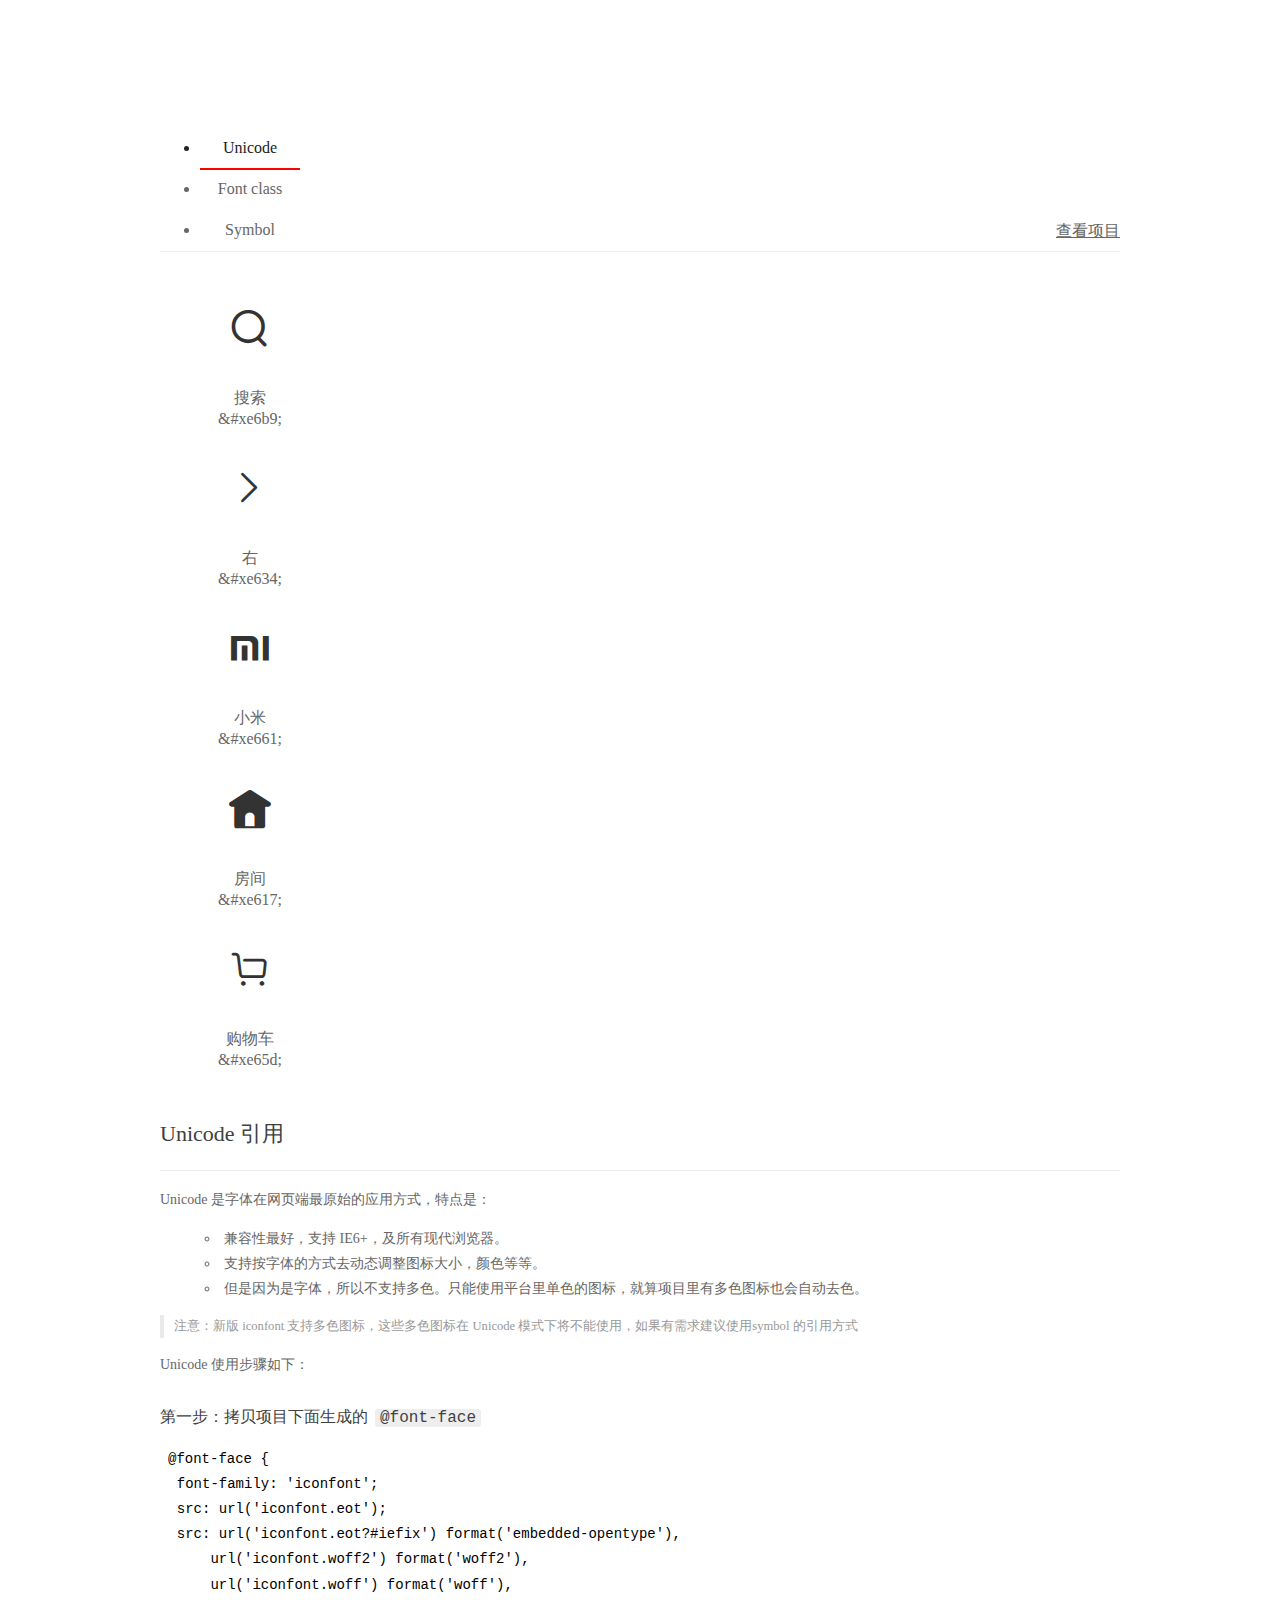
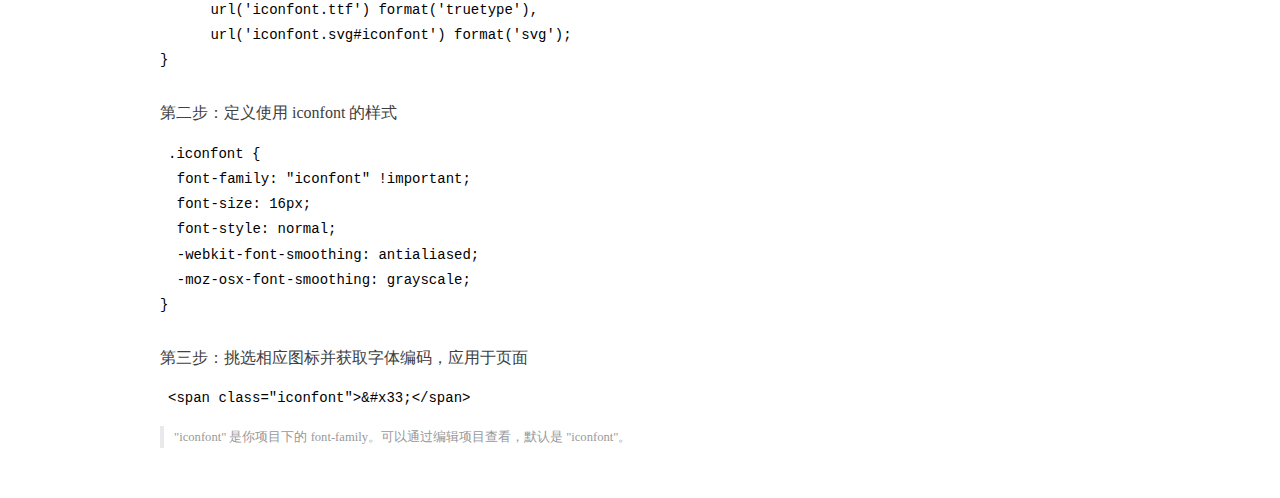
==== css/icon-font/demo_index.html @ 90ae7bdf "修改文件夹结构" ====
<!DOCTYPE html>
<html>
<head>
  <meta charset="utf-8"/>
  <title>IconFont Demo</title>
  <link rel="shortcut icon" href="https://img.alicdn.com/tps/i4/TB1_oz6GVXXXXaFXpXXJDFnIXXX-64-64.ico" type="image/x-icon"/>
  <link rel="stylesheet" href="https://g.alicdn.com/thx/cube/1.3.2/cube.min.css">
  <link rel="stylesheet" href="demo.css">
  <link rel="stylesheet" href="iconfont.css">
  <script src="iconfont.js"></script>
  <!-- jQuery -->
  <script src="https://a1.alicdn.com/oss/uploads/2018/12/26/7bfddb60-08e8-11e9-9b04-53e73bb6408b.js"></script>
  <!-- 代码高亮 -->
  <script src="https://a1.alicdn.com/oss/uploads/2018/12/26/a3f714d0-08e6-11e9-8a15-ebf944d7534c.js"></script>
</head>
<body>
  <div class="main">
    <h1 class="logo"><a href="https://www.iconfont.cn/" title="iconfont 首页" target="_blank">&#xe86b;</a></h1>
    <div class="nav-tabs">
      <ul id="tabs" class="dib-box">
        <li class="dib active"><span>Unicode</span></li>
        <li class="dib"><span>Font class</span></li>
        <li class="dib"><span>Symbol</span></li>
      </ul>
      
      <a href="https://www.iconfont.cn/manage/index?manage_type=myprojects&projectId=1863826" target="_blank" class="nav-more">查看项目</a>
      
    </div>
    <div class="tab-container">
      <div class="content unicode" style="display: block;">
          <ul class="icon_lists dib-box">
          
            <li class="dib">
              <span class="icon iconfont">&#xe6b9;</span>
                <div class="name">搜索</div>
                <div class="code-name">&amp;#xe6b9;</div>
              </li>
          
            <li class="dib">
              <span class="icon iconfont">&#xe634;</span>
                <div class="name">右</div>
                <div class="code-name">&amp;#xe634;</div>
              </li>
          
            <li class="dib">
              <span class="icon iconfont">&#xe661;</span>
                <div class="name">小米</div>
                <div class="code-name">&amp;#xe661;</div>
              </li>
          
            <li class="dib">
              <span class="icon iconfont">&#xe617;</span>
                <div class="name">房间</div>
                <div class="code-name">&amp;#xe617;</div>
              </li>
          
            <li class="dib">
              <span class="icon iconfont">&#xe65d;</span>
                <div class="name">购物车</div>
                <div class="code-name">&amp;#xe65d;</div>
              </li>
          
          </ul>
          <div class="article markdown">
          <h2 id="unicode-">Unicode 引用</h2>
          <hr>

          <p>Unicode 是字体在网页端最原始的应用方式，特点是：</p>
          <ul>
            <li>兼容性最好，支持 IE6+，及所有现代浏览器。</li>
            <li>支持按字体的方式去动态调整图标大小，颜色等等。</li>
            <li>但是因为是字体，所以不支持多色。只能使用平台里单色的图标，就算项目里有多色图标也会自动去色。</li>
          </ul>
          <blockquote>
            <p>注意：新版 iconfont 支持多色图标，这些多色图标在 Unicode 模式下将不能使用，如果有需求建议使用symbol 的引用方式</p>
          </blockquote>
          <p>Unicode 使用步骤如下：</p>
          <h3 id="-font-face">第一步：拷贝项目下面生成的 <code>@font-face</code></h3>
<pre><code class="language-css"
>@font-face {
  font-family: 'iconfont';
  src: url('iconfont.eot');
  src: url('iconfont.eot?#iefix') format('embedded-opentype'),
      url('iconfont.woff2') format('woff2'),
      url('iconfont.woff') format('woff'),
      url('iconfont.ttf') format('truetype'),
      url('iconfont.svg#iconfont') format('svg');
}
</code></pre>
          <h3 id="-iconfont-">第二步：定义使用 iconfont 的样式</h3>
<pre><code class="language-css"
>.iconfont {
  font-family: "iconfont" !important;
  font-size: 16px;
  font-style: normal;
  -webkit-font-smoothing: antialiased;
  -moz-osx-font-smoothing: grayscale;
}
</code></pre>
          <h3 id="-">第三步：挑选相应图标并获取字体编码，应用于页面</h3>
<pre>
<code class="language-html"
>&lt;span class="iconfont"&gt;&amp;#x33;&lt;/span&gt;
</code></pre>
          <blockquote>
            <p>"iconfont" 是你项目下的 font-family。可以通过编辑项目查看，默认是 "iconfont"。</p>
          </blockquote>
          </div>
      </div>
      <div class="content font-class">
        <ul class="icon_lists dib-box">
          
          <li class="dib">
            <span class="icon iconfont iconsousuo"></span>
            <div class="name">
              搜索
            </div>
            <div class="code-name">.iconsousuo
            </div>
          </li>
          
          <li class="dib">
            <span class="icon iconfont iconweibiaoti34"></span>
            <div class="name">
              右
            </div>
            <div class="code-name">.iconweibiaoti34
            </div>
          </li>
          
          <li class="dib">
            <span class="icon iconfont iconxiaomi"></span>
            <div class="name">
              小米
            </div>
            <div class="code-name">.iconxiaomi
            </div>
          </li>
          
          <li class="dib">
            <span class="icon iconfont iconfangjian"></span>
            <div class="name">
              房间
            </div>
            <div class="code-name">.iconfangjian
            </div>
          </li>
          
          <li class="dib">
            <span class="icon iconfont icongouwuche"></span>
            <div class="name">
              购物车
            </div>
            <div class="code-name">.icongouwuche
            </div>
          </li>
          
        </ul>
        <div class="article markdown">
        <h2 id="font-class-">font-class 引用</h2>
        <hr>

        <p>font-class 是 Unicode 使用方式的一种变种，主要是解决 Unicode 书写不直观，语意不明确的问题。</p>
        <p>与 Unicode 使用方式相比，具有如下特点：</p>
        <ul>
          <li>兼容性良好，支持 IE8+，及所有现代浏览器。</li>
          <li>相比于 Unicode 语意明确，书写更直观。可以很容易分辨这个 icon 是什么。</li>
          <li>因为使用 class 来定义图标，所以当要替换图标时，只需要修改 class 里面的 Unicode 引用。</li>
          <li>不过因为本质上还是使用的字体，所以多色图标还是不支持的。</li>
        </ul>
        <p>使用步骤如下：</p>
        <h3 id="-fontclass-">第一步：引入项目下面生成的 fontclass 代码：</h3>
<pre><code class="language-html">&lt;link rel="stylesheet" href="./iconfont.css"&gt;
</code></pre>
        <h3 id="-">第二步：挑选相应图标并获取类名，应用于页面：</h3>
<pre><code class="language-html">&lt;span class="iconfont iconxxx"&gt;&lt;/span&gt;
</code></pre>
        <blockquote>
          <p>"
            iconfont" 是你项目下的 font-family。可以通过编辑项目查看，默认是 "iconfont"。</p>
        </blockquote>
      </div>
      </div>
      <div class="content symbol">
          <ul class="icon_lists dib-box">
          
            <li class="dib">
                <svg class="icon svg-icon" aria-hidden="true">
                  <use xlink:href="#iconsousuo"></use>
                </svg>
                <div class="name">搜索</div>
                <div class="code-name">#iconsousuo</div>
            </li>
          
            <li class="dib">
                <svg class="icon svg-icon" aria-hidden="true">
                  <use xlink:href="#iconweibiaoti34"></use>
                </svg>
                <div class="name">右</div>
                <div class="code-name">#iconweibiaoti34</div>
            </li>
          
            <li class="dib">
                <svg class="icon svg-icon" aria-hidden="true">
                  <use xlink:href="#iconxiaomi"></use>
                </svg>
                <div class="name">小米</div>
                <div class="code-name">#iconxiaomi</div>
            </li>
          
            <li class="dib">
                <svg class="icon svg-icon" aria-hidden="true">
                  <use xlink:href="#iconfangjian"></use>
                </svg>
                <div class="name">房间</div>
                <div class="code-name">#iconfangjian</div>
            </li>
          
            <li class="dib">
                <svg class="icon svg-icon" aria-hidden="true">
                  <use xlink:href="#icongouwuche"></use>
                </svg>
                <div class="name">购物车</div>
                <div class="code-name">#icongouwuche</div>
            </li>
          
          </ul>
          <div class="article markdown">
          <h2 id="symbol-">Symbol 引用</h2>
          <hr>

          <p>这是一种全新的使用方式，应该说这才是未来的主流，也是平台目前推荐的用法。相关介绍可以参考这篇<a href="">文章</a>
            这种用法其实是做了一个 SVG 的集合，与另外两种相比具有如下特点：</p>
          <ul>
            <li>支持多色图标了，不再受单色限制。</li>
            <li>通过一些技巧，支持像字体那样，通过 <code>font-size</code>, <code>color</code> 来调整样式。</li>
            <li>兼容性较差，支持 IE9+，及现代浏览器。</li>
            <li>浏览器渲染 SVG 的性能一般，还不如 png。</li>
          </ul>
          <p>使用步骤如下：</p>
          <h3 id="-symbol-">第一步：引入项目下面生成的 symbol 代码：</h3>
<pre><code class="language-html">&lt;script src="./iconfont.js"&gt;&lt;/script&gt;
</code></pre>
          <h3 id="-css-">第二步：加入通用 CSS 代码（引入一次就行）：</h3>
<pre><code class="language-html">&lt;style&gt;
.icon {
  width: 1em;
  height: 1em;
  vertical-align: -0.15em;
  fill: currentColor;
  overflow: hidden;
}
&lt;/style&gt;
</code></pre>
          <h3 id="-">第三步：挑选相应图标并获取类名，应用于页面：</h3>
<pre><code class="language-html">&lt;svg class="icon" aria-hidden="true"&gt;
  &lt;use xlink:href="#icon-xxx"&gt;&lt;/use&gt;
&lt;/svg&gt;
</code></pre>
          </div>
      </div>

    </div>
  </div>
  <script>
  $(document).ready(function () {
      $('.tab-container .content:first').show()

      $('#tabs li').click(function (e) {
        var tabContent = $('.tab-container .content')
        var index = $(this).index()

        if ($(this).hasClass('active')) {
          return
        } else {
          $('#tabs li').removeClass('active')
          $(this).addClass('active')

          tabContent.hide().eq(index).fadeIn()
        }
      })
    })
  </script>
</body>
</html>
---- css/icon-font/demo.css ----
/* Logo 字体 */
@font-face {
  font-family: "iconfont logo";
  src: url('https://at.alicdn.com/t/font_985780_km7mi63cihi.eot?t=1545807318834');
  src: url('https://at.alicdn.com/t/font_985780_km7mi63cihi.eot?t=1545807318834#iefix') format('embedded-opentype'),
    url('https://at.alicdn.com/t/font_985780_km7mi63cihi.woff?t=1545807318834') format('woff'),
    url('https://at.alicdn.com/t/font_985780_km7mi63cihi.ttf?t=1545807318834') format('truetype'),
    url('https://at.alicdn.com/t/font_985780_km7mi63cihi.svg?t=1545807318834#iconfont') format('svg');
}

.logo {
  font-family: "iconfont logo";
  font-size: 160px;
  font-style: normal;
  -webkit-font-smoothing: antialiased;
  -moz-osx-font-smoothing: grayscale;
}

/* tabs */
.nav-tabs {
  position: relative;
}

.nav-tabs .nav-more {
  position: absolute;
  right: 0;
  bottom: 0;
  height: 42px;
  line-height: 42px;
  color: #666;
}

#tabs {
  border-bottom: 1px solid #eee;
}

#tabs li {
  cursor: pointer;
  width: 100px;
  height: 40px;
  line-height: 40px;
  text-align: center;
  font-size: 16px;
  border-bottom: 2px solid transparent;
  position: relative;
  z-index: 1;
  margin-bottom: -1px;
  color: #666;
}


#tabs .active {
  border-bottom-color: #f00;
  color: #222;
}

.tab-container .content {
  display: none;
}

/* 页面布局 */
.main {
  padding: 30px 100px;
  width: 960px;
  margin: 0 auto;
}

.main .logo {
  color: #333;
  text-align: left;
  margin-bottom: 30px;
  line-height: 1;
  height: 110px;
  margin-top: -50px;
  overflow: hidden;
  *zoom: 1;
}

.main .logo a {
  font-size: 160px;
  color: #333;
}

.helps {
  margin-top: 40px;
}

.helps pre {
  padding: 20px;
  margin: 10px 0;
  border: solid 1px #e7e1cd;
  background-color: #fffdef;
  overflow: auto;
}

.icon_lists {
  width: 100% !important;
  overflow: hidden;
  *zoom: 1;
}

.icon_lists li {
  width: 100px;
  margin-bottom: 10px;
  margin-right: 20px;
  text-align: center;
  list-style: none !important;
  cursor: default;
}

.icon_lists li .code-name {
  line-height: 1.2;
}

.icon_lists .icon {
  display: block;
  height: 100px;
  line-height: 100px;
  font-size: 42px;
  margin: 10px auto;
  color: #333;
  -webkit-transition: font-size 0.25s linear, width 0.25s linear;
  -moz-transition: font-size 0.25s linear, width 0.25s linear;
  transition: font-size 0.25s linear, width 0.25s linear;
}

.icon_lists .icon:hover {
  font-size: 100px;
}

.icon_lists .svg-icon {
  /* 通过设置 font-size 来改变图标大小 */
  width: 1em;
  /* 图标和文字相邻时，垂直对齐 */
  vertical-align: -0.15em;
  /* 通过设置 color 来改变 SVG 的颜色/fill */
  fill: currentColor;
  /* path 和 stroke 溢出 viewBox 部分在 IE 下会显示
      normalize.css 中也包含这行 */
  overflow: hidden;
}

.icon_lists li .name,
.icon_lists li .code-name {
  color: #666;
}

/* markdown 样式 */
.markdown {
  color: #666;
  font-size: 14px;
  line-height: 1.8;
}

.highlight {
  line-height: 1.5;
}

.markdown img {
  vertical-align: middle;
  max-width: 100%;
}

.markdown h1 {
  color: #404040;
  font-weight: 500;
  line-height: 40px;
  margin-bottom: 24px;
}

.markdown h2,
.markdown h3,
.markdown h4,
.markdown h5,
.markdown h6 {
  color: #404040;
  margin: 1.6em 0 0.6em 0;
  font-weight: 500;
  clear: both;
}

.markdown h1 {
  font-size: 28px;
}

.markdown h2 {
  font-size: 22px;
}

.markdown h3 {
  font-size: 16px;
}

.markdown h4 {
  font-size: 14px;
}

.markdown h5 {
  font-size: 12px;
}

.markdown h6 {
  font-size: 12px;
}

.markdown hr {
  height: 1px;
  border: 0;
  background: #e9e9e9;
  margin: 16px 0;
  clear: both;
}

.markdown p {
  margin: 1em 0;
}

.markdown>p,
.markdown>blockquote,
.markdown>.highlight,
.markdown>ol,
.markdown>ul {
  width: 80%;
}

.markdown ul>li {
  list-style: circle;
}

.markdown>ul li,
.markdown blockquote ul>li {
  margin-left: 20px;
  padding-left: 4px;
}

.markdown>ul li p,
.markdown>ol li p {
  margin: 0.6em 0;
}

.markdown ol>li {
  list-style: decimal;
}

.markdown>ol li,
.markdown blockquote ol>li {
  margin-left: 20px;
  padding-left: 4px;
}

.markdown code {
  margin: 0 3px;
  padding: 0 5px;
  background: #eee;
  border-radius: 3px;
}

.markdown strong,
.markdown b {
  font-weight: 600;
}

.markdown>table {
  border-collapse: collapse;
  border-spacing: 0px;
  empty-cells: show;
  border: 1px solid #e9e9e9;
  width: 95%;
  margin-bottom: 24px;
}

.markdown>table th {
  white-space: nowrap;
  color: #333;
  font-weight: 600;
}

.markdown>table th,
.markdown>table td {
  border: 1px solid #e9e9e9;
  padding: 8px 16px;
  text-align: left;
}

.markdown>table th {
  background: #F7F7F7;
}

.markdown blockquote {
  font-size: 90%;
  color: #999;
  border-left: 4px solid #e9e9e9;
  padding-left: 0.8em;
  margin: 1em 0;
}

.markdown blockquote p {
  margin: 0;
}

.markdown .anchor {
  opacity: 0;
  transition: opacity 0.3s ease;
  margin-left: 8px;
}

.markdown .waiting {
  color: #ccc;
}

.markdown h1:hover .anchor,
.markdown h2:hover .anchor,
.markdown h3:hover .anchor,
.markdown h4:hover .anchor,
.markdown h5:hover .anchor,
.markdown h6:hover .anchor {
  opacity: 1;
  display: inline-block;
}

.markdown>br,
.markdown>p>br {
  clear: both;
}


.hljs {
  display: block;
  background: white;
  padding: 0.5em;
  color: #333333;
  overflow-x: auto;
}

.hljs-comment,
.hljs-meta {
  color: #969896;
}

.hljs-string,
.hljs-variable,
.hljs-template-variable,
.hljs-strong,
.hljs-emphasis,
.hljs-quote {
  color: #df5000;
}

.hljs-keyword,
.hljs-selector-tag,
.hljs-type {
  color: #a71d5d;
}

.hljs-literal,
.hljs-symbol,
.hljs-bullet,
.hljs-attribute {
  color: #0086b3;
}

.hljs-section,
.hljs-name {
  color: #63a35c;
}

.hljs-tag {
  color: #333333;
}

.hljs-title,
.hljs-attr,
.hljs-selector-id,
.hljs-selector-class,
.hljs-selector-attr,
.hljs-selector-pseudo {
  color: #795da3;
}

.hljs-addition {
  color: #55a532;
  background-color: #eaffea;
}

.hljs-deletion {
  color: #bd2c00;
  background-color: #ffecec;
}

.hljs-link {
  text-decoration: underline;
}

/* 代码高亮 */
/* PrismJS 1.15.0
https://prismjs.com/download.html#themes=prism&languages=markup+css+clike+javascript */
/**
 * prism.js default theme for JavaScript, CSS and HTML
 * Based on dabblet (http://dabblet.com)
 * @author Lea Verou
 */
code[class*="language-"],
pre[class*="language-"] {
  color: black;
  background: none;
  text-shadow: 0 1px white;
  font-family: Consolas, Monaco, 'Andale Mono', 'Ubuntu Mono', monospace;
  text-align: left;
  white-space: pre;
  word-spacing: normal;
  word-break: normal;
  word-wrap: normal;
  line-height: 1.5;

  -moz-tab-size: 4;
  -o-tab-size: 4;
  tab-size: 4;

  -webkit-hyphens: none;
  -moz-hyphens: none;
  -ms-hyphens: none;
  hyphens: none;
}

pre[class*="language-"]::-moz-selection,
pre[class*="language-"] ::-moz-selection,
code[class*="language-"]::-moz-selection,
code[class*="language-"] ::-moz-selection {
  text-shadow: none;
  background: #b3d4fc;
}

pre[class*="language-"]::selection,
pre[class*="language-"] ::selection,
code[class*="language-"]::selection,
code[class*="language-"] ::selection {
  text-shadow: none;
  background: #b3d4fc;
}

@media print {

  code[class*="language-"],
  pre[class*="language-"] {
    text-shadow: none;
  }
}

/* Code blocks */
pre[class*="language-"] {
  padding: 1em;
  margin: .5em 0;
  overflow: auto;
}

:not(pre)>code[class*="language-"],
pre[class*="language-"] {
  background: #f5f2f0;
}

/* Inline code */
:not(pre)>code[class*="language-"] {
  padding: .1em;
  border-radius: .3em;
  white-space: normal;
}

.token.comment,
.token.prolog,
.token.doctype,
.token.cdata {
  color: slategray;
}

.token.punctuation {
  color: #999;
}

.namespace {
  opacity: .7;
}

.token.property,
.token.tag,
.token.boolean,
.token.number,
.token.constant,
.token.symbol,
.token.deleted {
  color: #905;
}

.token.selector,
.token.attr-name,
.token.string,
.token.char,
.token.builtin,
.token.inserted {
  color: #690;
}

.token.operator,
.token.entity,
.token.url,
.language-css .token.string,
.style .token.string {
  color: #9a6e3a;
  background: hsla(0, 0%, 100%, .5);
}

.token.atrule,
.token.attr-value,
.token.keyword {
  color: #07a;
}

.token.function,
.token.class-name {
  color: #DD4A68;
}

.token.regex,
.token.important,
.token.variable {
  color: #e90;
}

.token.important,
.token.bold {
  font-weight: bold;
}

.token.italic {
  font-style: italic;
}

.token.entity {
  cursor: help;
}
---- css/icon-font/iconfont.css ----
@font-face {font-family: "iconfont";
  src: url('iconfont.eot?t=1596608673781'); /* IE9 */
  src: url('iconfont.eot?t=1596608673781#iefix') format('embedded-opentype'), /* IE6-IE8 */
  url('[data-uri]') format('woff2'),
  url('iconfont.woff?t=1596608673781') format('woff'),
  url('iconfont.ttf?t=1596608673781') format('truetype'), /* chrome, firefox, opera, Safari, Android, iOS 4.2+ */
  url('iconfont.svg?t=1596608673781#iconfont') format('svg'); /* iOS 4.1- */
}

.iconfont {
  font-family: "iconfont" !important;
  font-size: 16px;
  font-style: normal;
  -webkit-font-smoothing: antialiased;
  -moz-osx-font-smoothing: grayscale;
}

.iconsousuo:before {
  content: "\e6b9";
}

.iconweibiaoti34:before {
  content: "\e634";
}

.iconxiaomi:before {
  content: "\e661";
}

.iconfangjian:before {
  content: "\e617";
}

.icongouwuche:before {
  content: "\e65d";
}
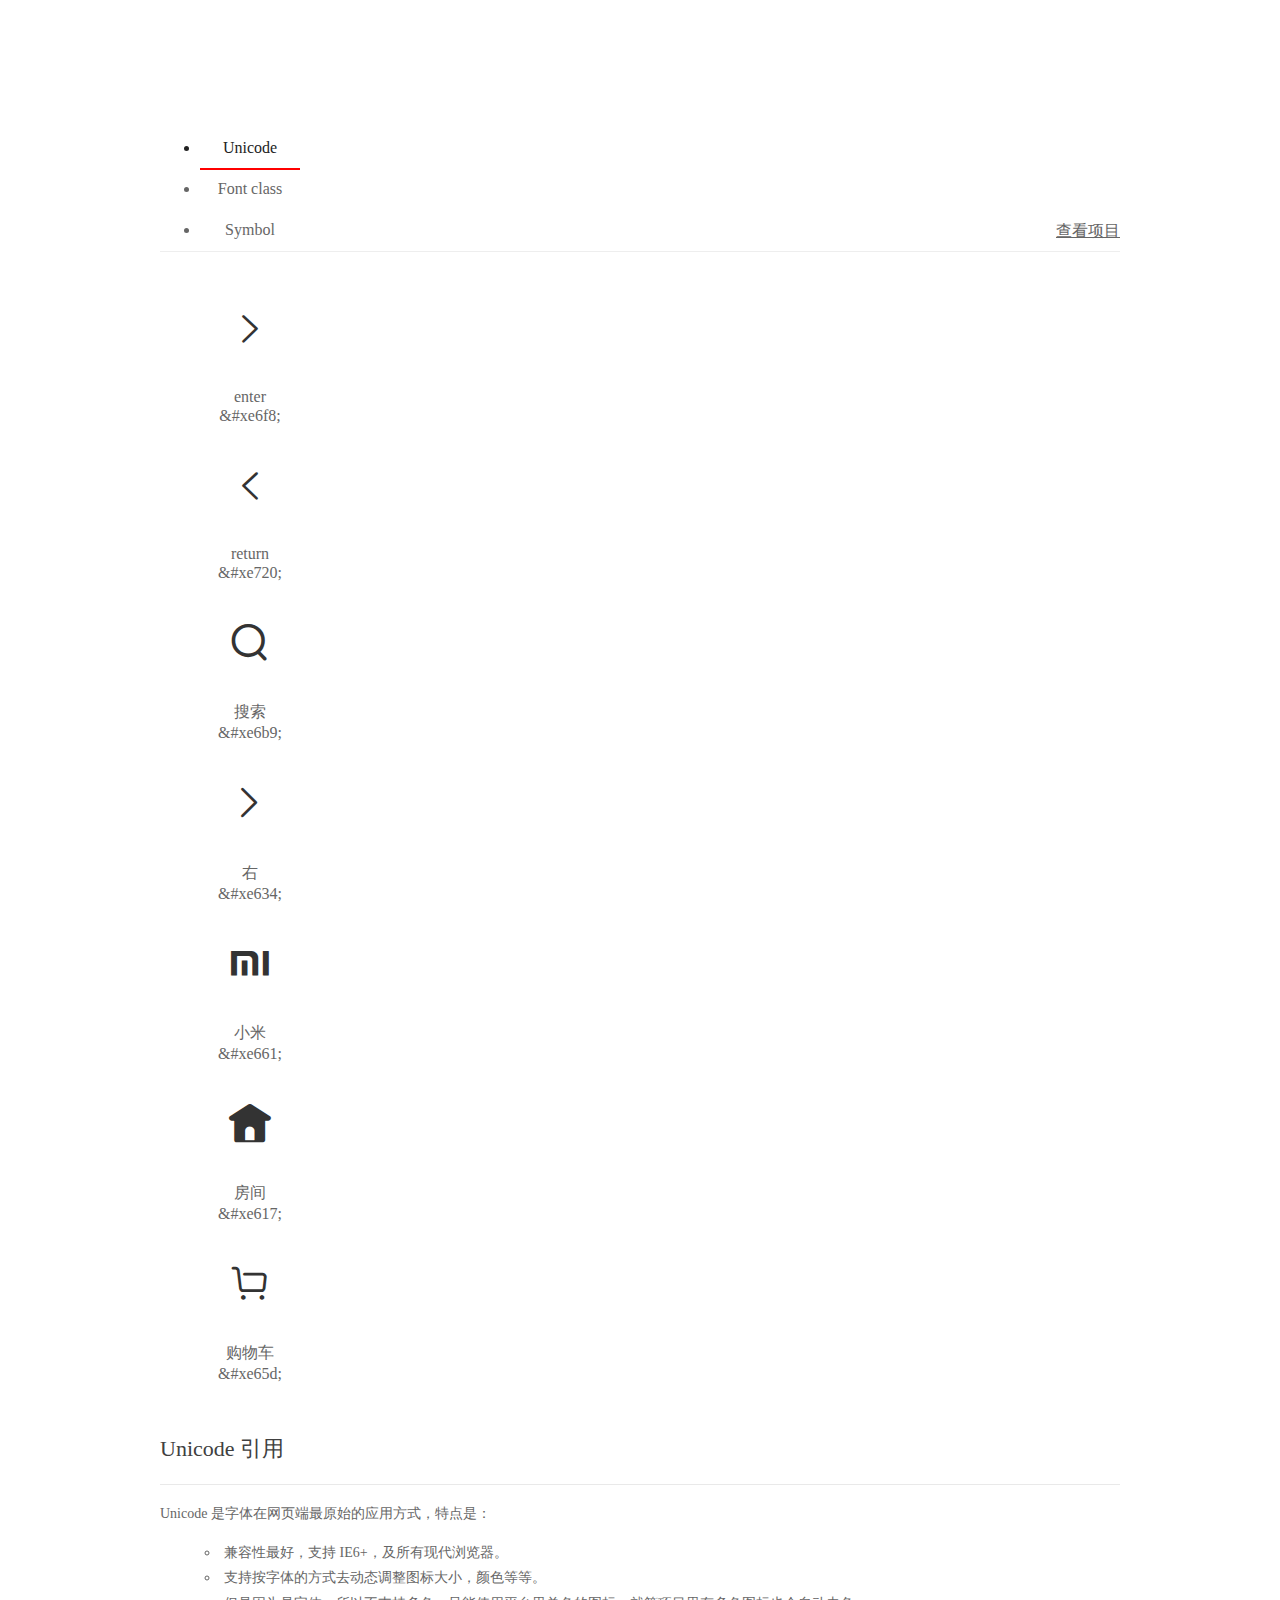
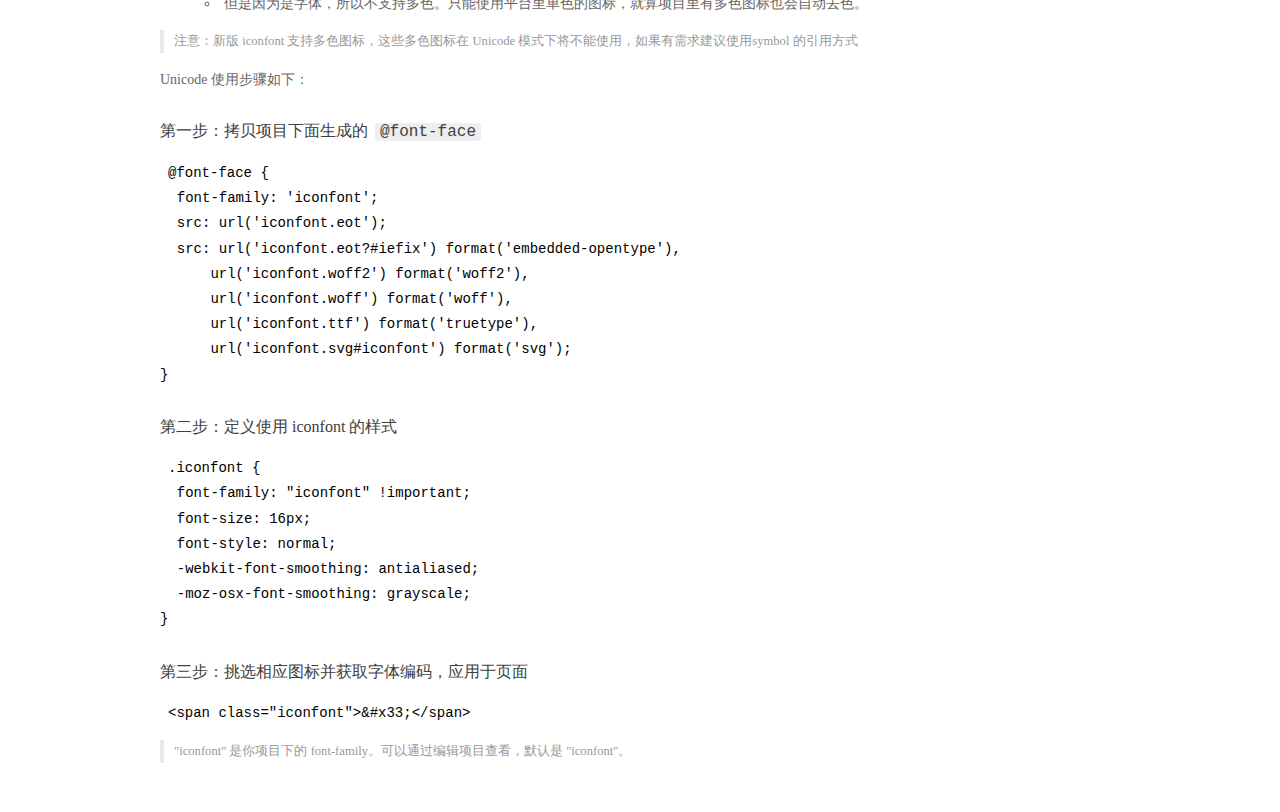
==== commit cf35accc: "小米闪购" ====
--- a/css/icon-font/demo_index.html
+++ b/css/icon-font/demo_index.html
@@ -31,6 +31,18 @@
           <ul class="icon_lists dib-box">
           
             <li class="dib">
+              <span class="icon iconfont">&#xe6f8;</span>
+                <div class="name">enter</div>
+                <div class="code-name">&amp;#xe6f8;</div>
+              </li>
+          
+            <li class="dib">
+              <span class="icon iconfont">&#xe720;</span>
+                <div class="name">return</div>
+                <div class="code-name">&amp;#xe720;</div>
+              </li>
+          
+            <li class="dib">
               <span class="icon iconfont">&#xe6b9;</span>
                 <div class="name">搜索</div>
                 <div class="code-name">&amp;#xe6b9;</div>
@@ -111,6 +123,24 @@
         <ul class="icon_lists dib-box">
           
           <li class="dib">
+            <span class="icon iconfont iconenter"></span>
+            <div class="name">
+              enter
+            </div>
+            <div class="code-name">.iconenter
+            </div>
+          </li>
+          
+          <li class="dib">
+            <span class="icon iconfont iconreturn"></span>
+            <div class="name">
+              return
+            </div>
+            <div class="code-name">.iconreturn
+            </div>
+          </li>
+          
+          <li class="dib">
             <span class="icon iconfont iconsousuo"></span>
             <div class="name">
               搜索
@@ -186,6 +216,22 @@
           
             <li class="dib">
                 <svg class="icon svg-icon" aria-hidden="true">
+                  <use xlink:href="#iconenter"></use>
+                </svg>
+                <div class="name">enter</div>
+                <div class="code-name">#iconenter</div>
+            </li>
+          
+            <li class="dib">
+                <svg class="icon svg-icon" aria-hidden="true">
+                  <use xlink:href="#iconreturn"></use>
+                </svg>
+                <div class="name">return</div>
+                <div class="code-name">#iconreturn</div>
+            </li>
+          
+            <li class="dib">
+                <svg class="icon svg-icon" aria-hidden="true">
                   <use xlink:href="#iconsousuo"></use>
                 </svg>
                 <div class="name">搜索</div>
--- a/css/icon-font/iconfont.css
+++ b/css/icon-font/iconfont.css
@@ -1,10 +1,10 @@
 @font-face {font-family: "iconfont";
-  src: url('iconfont.eot?t=1596608673781'); /* IE9 */
-  src: url('iconfont.eot?t=1596608673781#iefix') format('embedded-opentype'), /* IE6-IE8 */
-  url('[data-uri]') format('woff2'),
-  url('iconfont.woff?t=1596608673781') format('woff'),
-  url('iconfont.ttf?t=1596608673781') format('truetype'), /* chrome, firefox, opera, Safari, Android, iOS 4.2+ */
-  url('iconfont.svg?t=1596608673781#iconfont') format('svg'); /* iOS 4.1- */
+  src: url('iconfont.eot?t=1605149836751'); /* IE9 */
+  src: url('iconfont.eot?t=1605149836751#iefix') format('embedded-opentype'), /* IE6-IE8 */
+  url('[data-uri]') format('woff2'),
+  url('iconfont.woff?t=1605149836751') format('woff'),
+  url('iconfont.ttf?t=1605149836751') format('truetype'), /* chrome, firefox, opera, Safari, Android, iOS 4.2+ */
+  url('iconfont.svg?t=1605149836751#iconfont') format('svg'); /* iOS 4.1- */
 }
 
 .iconfont {
@@ -13,6 +13,14 @@
   font-style: normal;
   -webkit-font-smoothing: antialiased;
   -moz-osx-font-smoothing: grayscale;
+}
+
+.iconenter:before {
+  content: "\e6f8";
+}
+
+.iconreturn:before {
+  content: "\e720";
 }
 
 .iconsousuo:before {
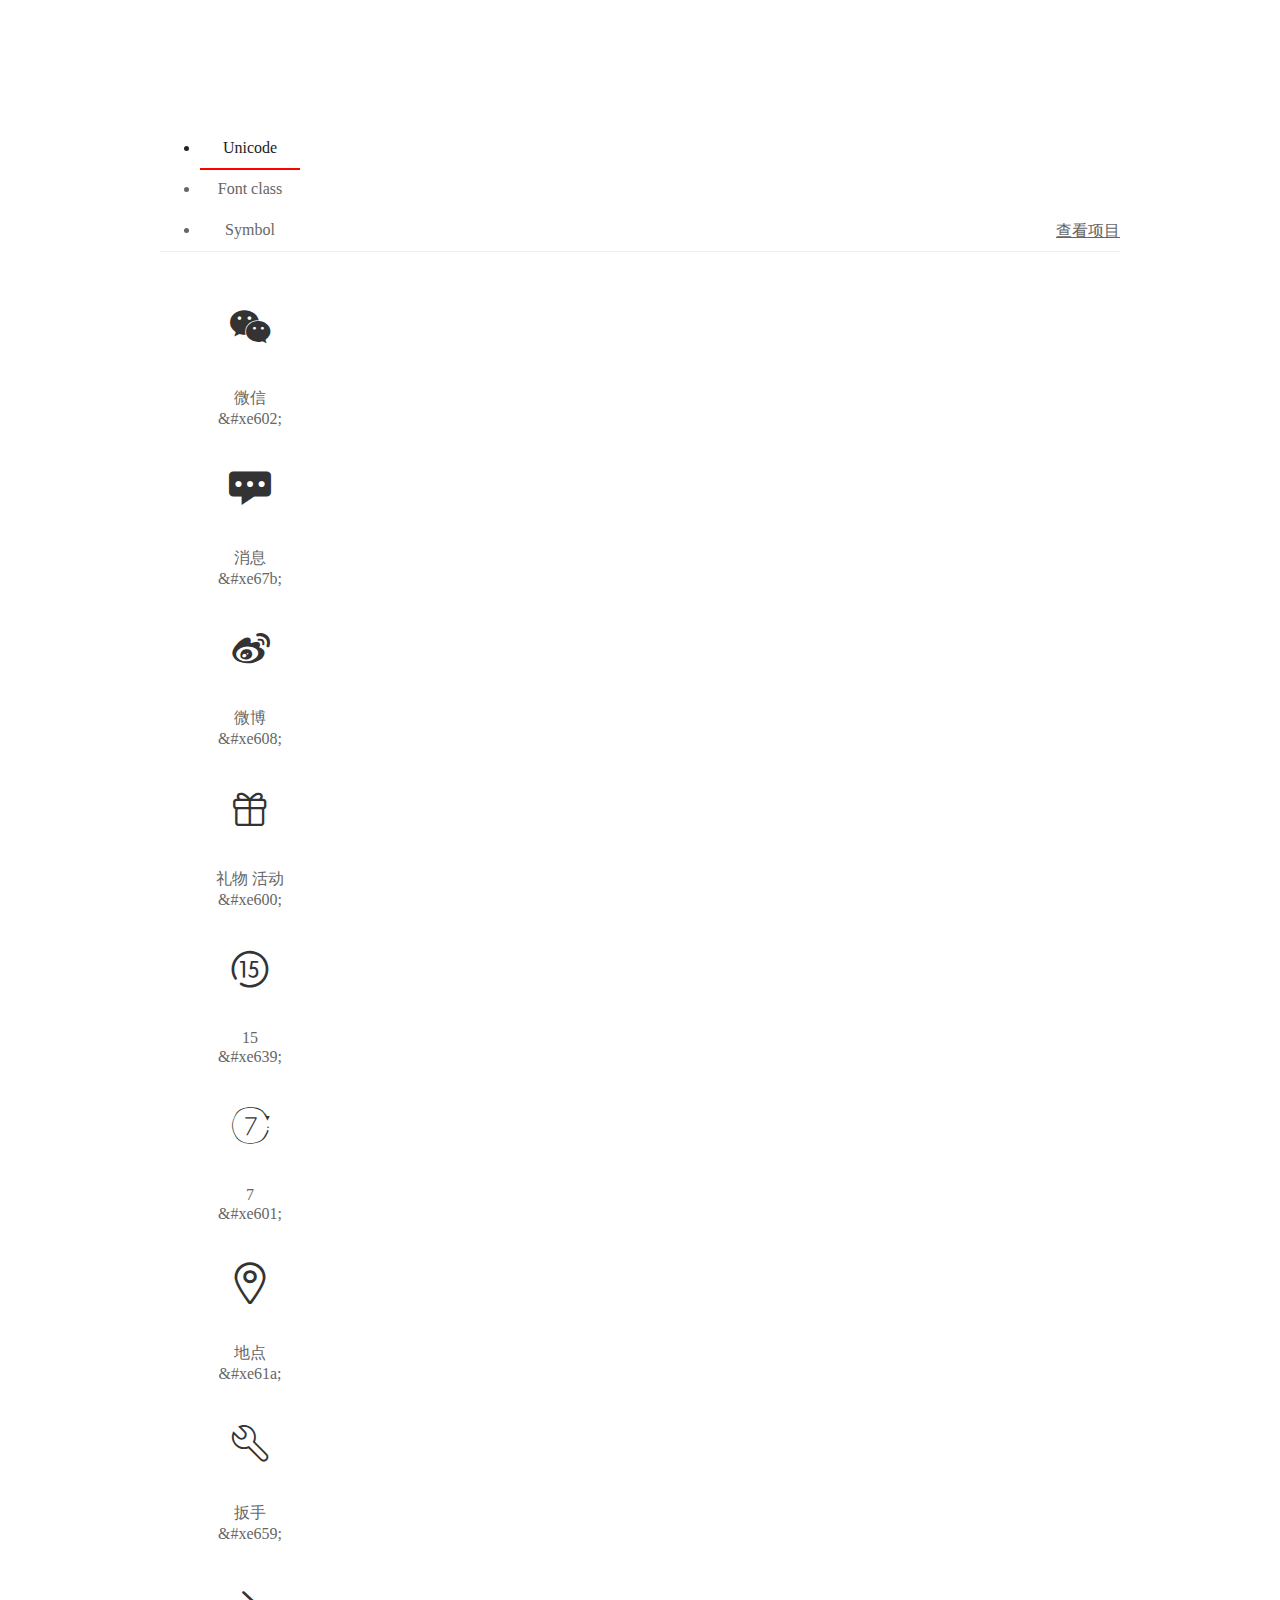
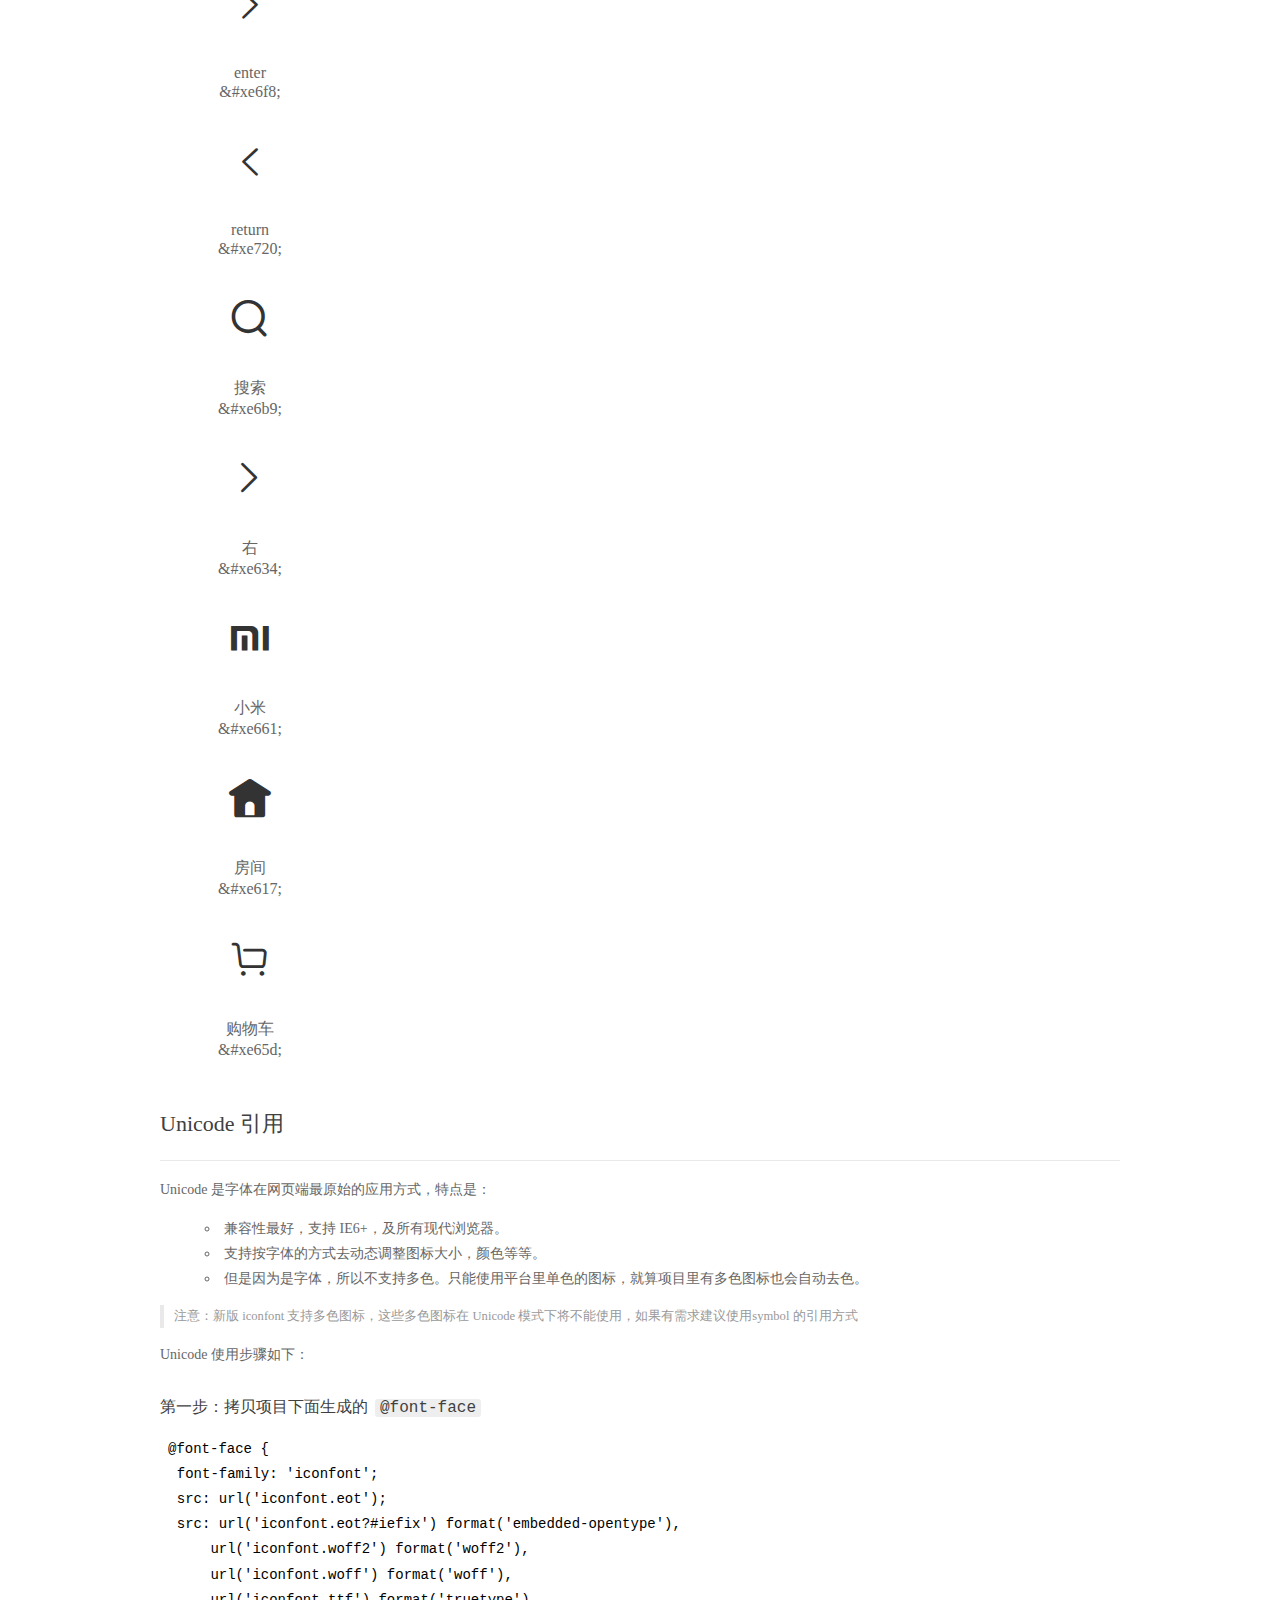
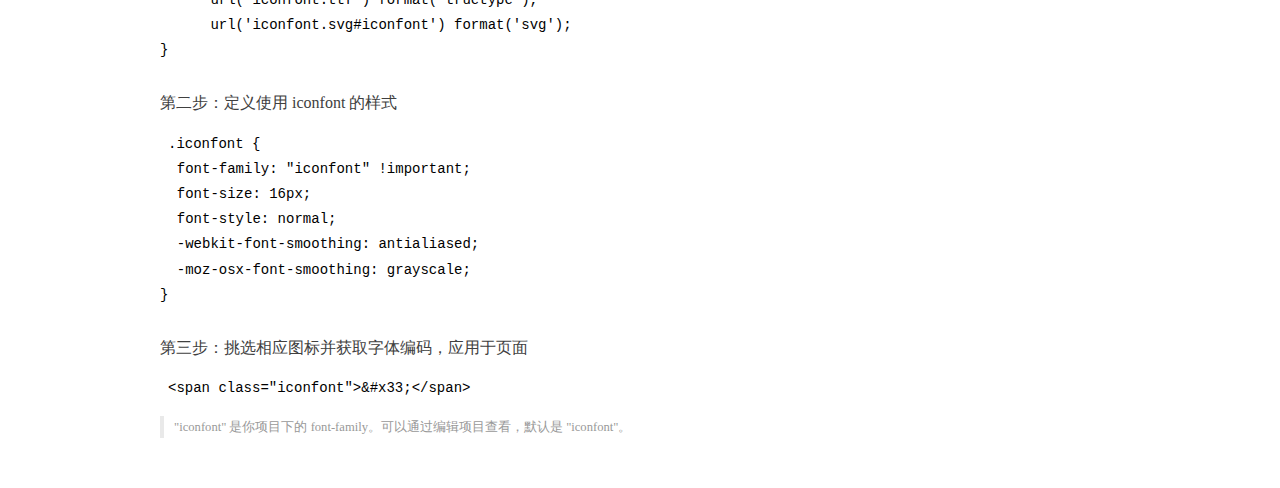
==== commit 9c0d13c7: "添加footer部分" ====
--- a/css/icon-font/demo_index.html
+++ b/css/icon-font/demo_index.html
@@ -31,6 +31,54 @@
           <ul class="icon_lists dib-box">
           
             <li class="dib">
+              <span class="icon iconfont">&#xe602;</span>
+                <div class="name">微信</div>
+                <div class="code-name">&amp;#xe602;</div>
+              </li>
+          
+            <li class="dib">
+              <span class="icon iconfont">&#xe67b;</span>
+                <div class="name">消息</div>
+                <div class="code-name">&amp;#xe67b;</div>
+              </li>
+          
+            <li class="dib">
+              <span class="icon iconfont">&#xe608;</span>
+                <div class="name">微博</div>
+                <div class="code-name">&amp;#xe608;</div>
+              </li>
+          
+            <li class="dib">
+              <span class="icon iconfont">&#xe600;</span>
+                <div class="name">礼物 活动</div>
+                <div class="code-name">&amp;#xe600;</div>
+              </li>
+          
+            <li class="dib">
+              <span class="icon iconfont">&#xe639;</span>
+                <div class="name">15</div>
+                <div class="code-name">&amp;#xe639;</div>
+              </li>
+          
+            <li class="dib">
+              <span class="icon iconfont">&#xe601;</span>
+                <div class="name">7</div>
+                <div class="code-name">&amp;#xe601;</div>
+              </li>
+          
+            <li class="dib">
+              <span class="icon iconfont">&#xe61a;</span>
+                <div class="name">地点</div>
+                <div class="code-name">&amp;#xe61a;</div>
+              </li>
+          
+            <li class="dib">
+              <span class="icon iconfont">&#xe659;</span>
+                <div class="name">扳手</div>
+                <div class="code-name">&amp;#xe659;</div>
+              </li>
+          
+            <li class="dib">
               <span class="icon iconfont">&#xe6f8;</span>
                 <div class="name">enter</div>
                 <div class="code-name">&amp;#xe6f8;</div>
@@ -123,6 +171,78 @@
         <ul class="icon_lists dib-box">
           
           <li class="dib">
+            <span class="icon iconfont iconweixin1"></span>
+            <div class="name">
+              微信
+            </div>
+            <div class="code-name">.iconweixin1
+            </div>
+          </li>
+          
+          <li class="dib">
+            <span class="icon iconfont iconxiaoxi"></span>
+            <div class="name">
+              消息
+            </div>
+            <div class="code-name">.iconxiaoxi
+            </div>
+          </li>
+          
+          <li class="dib">
+            <span class="icon iconfont iconweibo"></span>
+            <div class="name">
+              微博
+            </div>
+            <div class="code-name">.iconweibo
+            </div>
+          </li>
+          
+          <li class="dib">
+            <span class="icon iconfont iconliwuhuodong"></span>
+            <div class="name">
+              礼物 活动
+            </div>
+            <div class="code-name">.iconliwuhuodong
+            </div>
+          </li>
+          
+          <li class="dib">
+            <span class="icon iconfont icon15"></span>
+            <div class="name">
+              15
+            </div>
+            <div class="code-name">.icon15
+            </div>
+          </li>
+          
+          <li class="dib">
+            <span class="icon iconfont icon7"></span>
+            <div class="name">
+              7
+            </div>
+            <div class="code-name">.icon7
+            </div>
+          </li>
+          
+          <li class="dib">
+            <span class="icon iconfont icondidian"></span>
+            <div class="name">
+              地点
+            </div>
+            <div class="code-name">.icondidian
+            </div>
+          </li>
+          
+          <li class="dib">
+            <span class="icon iconfont iconbanshou"></span>
+            <div class="name">
+              扳手
+            </div>
+            <div class="code-name">.iconbanshou
+            </div>
+          </li>
+          
+          <li class="dib">
             <span class="icon iconfont iconenter"></span>
             <div class="name">
               enter
@@ -216,6 +336,70 @@
           
             <li class="dib">
                 <svg class="icon svg-icon" aria-hidden="true">
+                  <use xlink:href="#iconweixin1"></use>
+                </svg>
+                <div class="name">微信</div>
+                <div class="code-name">#iconweixin1</div>
+            </li>
+          
+            <li class="dib">
+                <svg class="icon svg-icon" aria-hidden="true">
+                  <use xlink:href="#iconxiaoxi"></use>
+                </svg>
+                <div class="name">消息</div>
+                <div class="code-name">#iconxiaoxi</div>
+            </li>
+          
+            <li class="dib">
+                <svg class="icon svg-icon" aria-hidden="true">
+                  <use xlink:href="#iconweibo"></use>
+                </svg>
+                <div class="name">微博</div>
+                <div class="code-name">#iconweibo</div>
+            </li>
+          
+            <li class="dib">
+                <svg class="icon svg-icon" aria-hidden="true">
+                  <use xlink:href="#iconliwuhuodong"></use>
+                </svg>
+                <div class="name">礼物 活动</div>
+                <div class="code-name">#iconliwuhuodong</div>
+            </li>
+          
+            <li class="dib">
+                <svg class="icon svg-icon" aria-hidden="true">
+                  <use xlink:href="#icon15"></use>
+                </svg>
+                <div class="name">15</div>
+                <div class="code-name">#icon15</div>
+            </li>
+          
+            <li class="dib">
+                <svg class="icon svg-icon" aria-hidden="true">
+                  <use xlink:href="#icon7"></use>
+                </svg>
+                <div class="name">7</div>
+                <div class="code-name">#icon7</div>
+            </li>
+          
+            <li class="dib">
+                <svg class="icon svg-icon" aria-hidden="true">
+                  <use xlink:href="#icondidian"></use>
+                </svg>
+                <div class="name">地点</div>
+                <div class="code-name">#icondidian</div>
+            </li>
+          
+            <li class="dib">
+                <svg class="icon svg-icon" aria-hidden="true">
+                  <use xlink:href="#iconbanshou"></use>
+                </svg>
+                <div class="name">扳手</div>
+                <div class="code-name">#iconbanshou</div>
+            </li>
+          
+            <li class="dib">
+                <svg class="icon svg-icon" aria-hidden="true">
                   <use xlink:href="#iconenter"></use>
                 </svg>
                 <div class="name">enter</div>
--- a/css/icon-font/iconfont.css
+++ b/css/icon-font/iconfont.css
@@ -1,10 +1,10 @@
 @font-face {font-family: "iconfont";
-  src: url('iconfont.eot?t=1605149836751'); /* IE9 */
-  src: url('iconfont.eot?t=1605149836751#iefix') format('embedded-opentype'), /* IE6-IE8 */
-  url('[data-uri]') format('woff2'),
-  url('iconfont.woff?t=1605149836751') format('woff'),
-  url('iconfont.ttf?t=1605149836751') format('truetype'), /* chrome, firefox, opera, Safari, Android, iOS 4.2+ */
-  url('iconfont.svg?t=1605149836751#iconfont') format('svg'); /* iOS 4.1- */
+  src: url('iconfont.eot?t=1605234659187'); /* IE9 */
+  src: url('iconfont.eot?t=1605234659187#iefix') format('embedded-opentype'), /* IE6-IE8 */
+  url('[data-uri]') format('woff2'),
+  url('iconfont.woff?t=1605234659187') format('woff'),
+  url('iconfont.ttf?t=1605234659187') format('truetype'), /* chrome, firefox, opera, Safari, Android, iOS 4.2+ */
+  url('iconfont.svg?t=1605234659187#iconfont') format('svg'); /* iOS 4.1- */
 }
 
 .iconfont {
@@ -13,6 +13,38 @@
   font-style: normal;
   -webkit-font-smoothing: antialiased;
   -moz-osx-font-smoothing: grayscale;
+}
+
+.iconweixin1:before {
+  content: "\e602";
+}
+
+.iconxiaoxi:before {
+  content: "\e67b";
+}
+
+.iconweibo:before {
+  content: "\e608";
+}
+
+.iconliwuhuodong:before {
+  content: "\e600";
+}
+
+.icon15:before {
+  content: "\e639";
+}
+
+.icon7:before {
+  content: "\e601";
+}
+
+.icondidian:before {
+  content: "\e61a";
+}
+
+.iconbanshou:before {
+  content: "\e659";
 }
 
 .iconenter:before {
